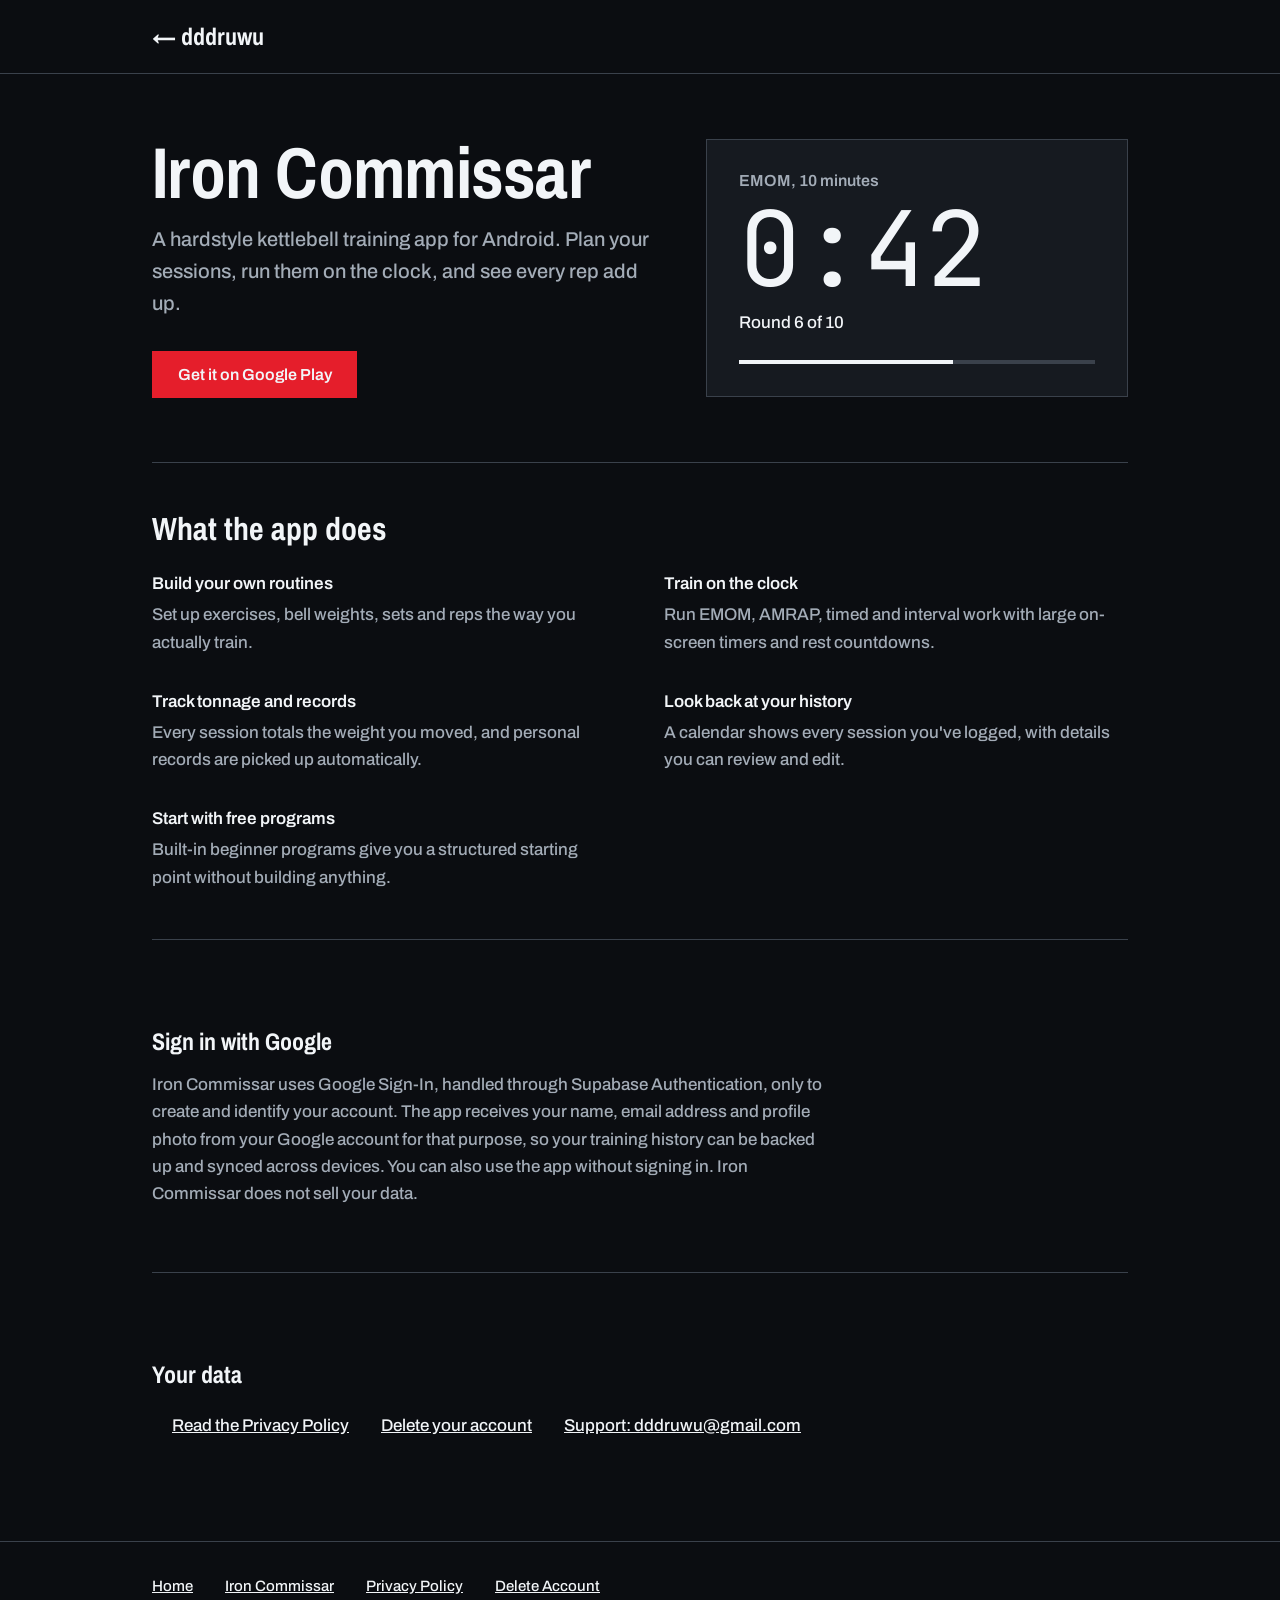
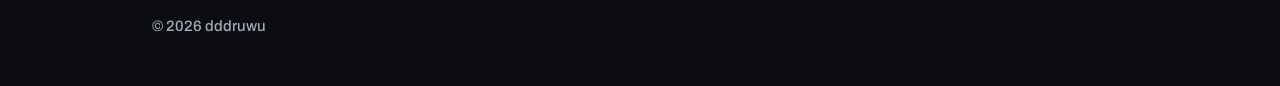
==== iron-commissar/index.html @ 9ba66b00 "Restructure site: portfolio home, Iron Commissar pages, shared CSS Co-Authored-By: Claude Code <nore" ====
<!DOCTYPE html>
<html lang="en">
<head>
  <meta charset="utf-8">
  <meta name="viewport" content="width=device-width, initial-scale=1">
  <title>Iron Commissar | Hardstyle kettlebell training app for Android</title>
  <meta name="description" content="Iron Commissar is a hardstyle kettlebell training app for Android: build routines, run EMOM and AMRAP timers, and track tonnage and personal records.">
  <link rel="canonical" href="https://dddruwu.com/iron-commissar/">

  <!-- Same typefaces as the app -->
  <link rel="preconnect" href="https://fonts.googleapis.com">
  <link rel="preconnect" href="https://fonts.gstatic.com" crossorigin>
  <link href="https://fonts.googleapis.com/css2?family=Archivo+Narrow:wght@700&family=Archivo:wght@500;600&family=JetBrains+Mono&display=swap" rel="stylesheet">

  <!-- Shared stylesheet used by every page -->
  <link rel="stylesheet" href="/assets/css/style.css">
</head>
<body>

  <!-- Top bar: back link to the portfolio home -->
  <div class="site-header"><div class="wrap"><a href="/">&larr; dddruwu</a></div></div>

  <main class="wrap">

    <!-- Hero: app name and description on the left, decorative timer picture on the right -->
    <div class="hero">
      <div>
        <h1>Iron Commissar</h1>
        <p class="lede">A hardstyle kettlebell training app for Android. Plan your sessions, run them on the clock, and see every rep add up.</p>
        <a class="button" href="https://play.google.com/store/apps/details?id=com.andrew.ironcommissar">Get it on Google Play</a>
      </div>

      <!-- Decorative mock of the in-app EMOM timer; hidden from screen readers -->
      <div class="timer" aria-hidden="true">
        <p class="protocol">EMOM, 10 minutes</p>
        <p class="clock">0:42</p>
        <p class="round">Round 6 of 10</p>
        <div class="bar"><span></span></div>
      </div>
    </div>

    <section>
      <h2>What the app does</h2>
      <!-- TODO: these bullets come from your old index.html. Check each one matches the real app.
           The repo contains no app source code, so they could not be verified. -->
      <ul class="features">
        <li><strong>Build your own routines</strong><span>Set up exercises, bell weights, sets and reps the way you actually train.</span></li>
        <li><strong>Train on the clock</strong><span>Run EMOM, AMRAP, timed and interval work with large on-screen timers and rest countdowns.</span></li>
        <li><strong>Track tonnage and records</strong><span>Every session totals the weight you moved, and personal records are picked up automatically.</span></li>
        <li><strong>Look back at your history</strong><span>A calendar shows every session you&#39;ve logged, with details you can review and edit.</span></li>
        <li><strong>Start with free programs</strong><span>Built-in beginner programs give you a structured starting point without building anything.</span></li>
        <!-- Sixth bullet from the old page, removed to stay within 3 to 5 bullets. Restore if you like:
        <li><strong>Share your work</strong><span>Turn a finished session into a share card with your numbers and any new records.</span></li>
        -->
      </ul>
    </section>

    <section class="prose">
      <h2>Sign in with Google</h2>
      <p>Iron Commissar uses Google Sign-In, handled through Supabase Authentication, only to create and identify your account. The app receives your name, email address and profile photo from your Google account for that purpose, so your training history can be backed up and synced across devices. You can also use the app without signing in. Iron Commissar does not sell your data.</p>
    </section>

    <section class="prose">
      <h2>Your data</h2>
      <ul class="links">
        <li><a href="https://dddruwu.com/iron-commissar/privacy.html">Read the Privacy Policy</a></li>
        <li><a href="/iron-commissar/delete-account.html">Delete your account</a></li>
        <li><a href="mailto:dddruwu@gmail.com">Support: dddruwu@gmail.com</a></li>
      </ul>
    </section>

  </main>

  <footer>
    <div class="wrap">
      <ul>
        <li><a href="/">Home</a></li>
        <li><a href="/iron-commissar/">Iron Commissar</a></li>
        <li><a href="/iron-commissar/privacy.html">Privacy Policy</a></li>
        <li><a href="/iron-commissar/delete-account.html">Delete Account</a></li>
      </ul>
      <p>&copy; 2026 dddruwu</p>
    </div>
  </footer>

</body>
</html>
---- assets/css/style.css ----
/* =====================================================
   dddruwu.com shared stylesheet
   Used by EVERY page. Change a colour here and the whole
   site updates. Colours come from the Iron Commissar app.
   ===================================================== */

/* ---- Design tokens: named colours and fonts, reused below ---- */
:root {
  --canvas: #0B0D11;     /* page background */
  --ink: #F2F5F8;        /* main text */
  --steel-300: #A3ACB7;  /* secondary text */
  --steel-600: #3A414B;  /* borders */
  --steel-800: #161A20;  /* raised panels / cards */
  --crimson: #E51E2B;    /* accent: used sparingly */
  --display: "Archivo Narrow", "Arial Narrow", sans-serif;
  --body: "Archivo", "Helvetica Neue", Arial, sans-serif;
  --mono: "JetBrains Mono", Consolas, monospace;
}

/* Square corners everywhere, and padding does not grow boxes */
* { box-sizing: border-box; border-radius: 0; }

body {
  margin: 0;
  background: var(--canvas);
  color: var(--ink);
  font: 500 1.0625rem/1.6 var(--body);
}

/* Centered content column. .narrow is for long reading text. */
.wrap { max-width: 64rem; margin: 0 auto; padding: 0 1.5rem; }
.wrap.narrow { max-width: 44rem; }

a { color: var(--ink); }
a:focus-visible, .button:focus-visible { outline: 2px solid var(--ink); outline-offset: 3px; }

/* ---- Top bar: site name links back to Home ---- */
.site-header { border-bottom: 1px solid var(--steel-600); padding: 1.25rem 0; }
.site-header a { font: 700 1.5rem var(--display); text-decoration: none; }

/* ---- Headings ---- */
h1 { font: 700 clamp(2.5rem, 8vw, 4.5rem)/0.95 var(--display); letter-spacing: -0.01em; margin: 0 0 1rem; }
h2 { font: 700 2rem/1.1 var(--display); margin: 0 0 1.5rem; }

.lede { color: var(--steel-300); font-size: 1.25rem; max-width: 34rem; margin: 0 0 2rem; }

/* ---- Buttons (the crimson one is the main call to action) ---- */
.button {
  display: inline-block;
  background: var(--crimson);
  color: var(--ink);
  font: 600 1rem var(--body);
  text-decoration: none;
  padding: 0.95rem 1.6rem;
}
.button:hover { filter: brightness(1.1); }

/* ---- Page sections separated by a thin line ---- */
section { border-top: 1px solid var(--steel-600); padding: 3rem 0; }
.intro { padding: 4rem 0 3rem; }
.prose p, .prose li { color: var(--steel-300); max-width: 42rem; }
.prose strong { color: var(--ink); font-weight: 600; }
.prose ul { padding-left: 1.25rem; }
.prose li { margin-bottom: 0.4rem; }
.links { display: flex; flex-wrap: wrap; gap: 0.75rem 2rem; margin: 1.5rem 0 0; padding: 0; list-style: none; }

/* ---- Project cards (portfolio home) ---- */
.cards { display: grid; grid-template-columns: repeat(auto-fill, minmax(18rem, 1fr)); gap: 1.5rem; }
.card {
  display: block;
  background: var(--steel-800);
  border: 1px solid var(--steel-600);
  padding: 1.75rem;
  text-decoration: none;
}
.card:hover { border-color: var(--ink); }
.card h3 { font: 700 1.75rem/1.1 var(--display); margin: 0 0 0.5rem; }
.card p { color: var(--steel-300); margin: 0 0 1rem; }
.card .more { font-weight: 600; }

/* ---- Hero on the Iron Commissar page: text left, timer mock right ---- */
.hero { display: grid; grid-template-columns: 1.2fr 1fr; gap: 3rem; align-items: center; padding: 4rem 0; }
.timer { background: var(--steel-800); border: 1px solid var(--steel-600); padding: 2rem; }
.timer .protocol { font: 600 1rem var(--body); color: var(--steel-300); margin: 0; }
.timer .clock { font: 400 clamp(4rem, 12vw, 6.5rem)/1 var(--mono); margin: 0.5rem 0; }
.timer .round { margin: 0; }
.timer .bar { height: 4px; background: var(--steel-600); margin-top: 1.5rem; }
.timer .bar span { display: block; height: 100%; width: 60%; background: var(--ink); }

/* ---- "What the app does" list ---- */
.features { list-style: none; padding: 0; margin: 0; display: grid; grid-template-columns: repeat(2, minmax(0, 1fr)); gap: 2rem 3rem; }
.features strong { display: block; font-weight: 600; margin-bottom: 0.25rem; }
.features span { color: var(--steel-300); }

/* ---- Page title block used by policy-style pages ---- */
.page-head { border-bottom: 2px solid var(--crimson); padding: 3rem 0 1.25rem; margin-bottom: 2rem; }
.eyebrow { text-transform: uppercase; letter-spacing: 0.16em; font-size: 0.75rem; color: var(--crimson); font-weight: 700; margin: 0 0 0.5rem; }
.page-head h1 { font-size: clamp(2rem, 6vw, 3rem); margin-bottom: 0.4rem; }
.updated { color: var(--steel-300); font-size: 0.9rem; margin: 0; }

/* Numbered policy headings */
.prose h2 { font-size: 1.5rem; margin: 2.5rem 0 0.75rem; }
.prose h2 .num { color: var(--crimson); margin-right: 0.5rem; }

/* Table of third-party services */
.prose table { width: 100%; border-collapse: collapse; margin: 0.5rem 0 1rem; font-size: 0.9rem; }
.prose th, .prose td { text-align: left; padding: 0.65rem 0.75rem; border-bottom: 1px solid var(--steel-600); vertical-align: top; overflow-wrap: anywhere; }
.prose th { color: var(--steel-300); font-size: 0.75rem; text-transform: uppercase; letter-spacing: 0.06em; }
.prose td { color: var(--steel-300); }

/* Highlighted contact email */
.contact-box { margin-top: 0.75rem; padding: 1rem 1.25rem; background: var(--steel-800); border: 1px solid var(--steel-600); border-left: 3px solid var(--crimson); }
.contact-box p { margin: 0; }
.contact-box a { font-weight: 700; }

/* ---- Footer (identical on every page) ---- */
footer { border-top: 1px solid var(--steel-600); margin-top: 3rem; padding: 2rem 0 3rem; color: var(--steel-300); font-size: 0.9375rem; }
footer ul { list-style: none; padding: 0; margin: 0 0 1rem; display: flex; flex-wrap: wrap; gap: 0.5rem 2rem; }
footer p { margin: 0; }

/* ---- Phones: stack everything into one column ---- */
@media (max-width: 760px) {
  .hero { grid-template-columns: 1fr; padding-top: 2.5rem; gap: 2rem; }
  .features { grid-template-columns: 1fr; }
  .wrap { padding: 0 1rem; }
}
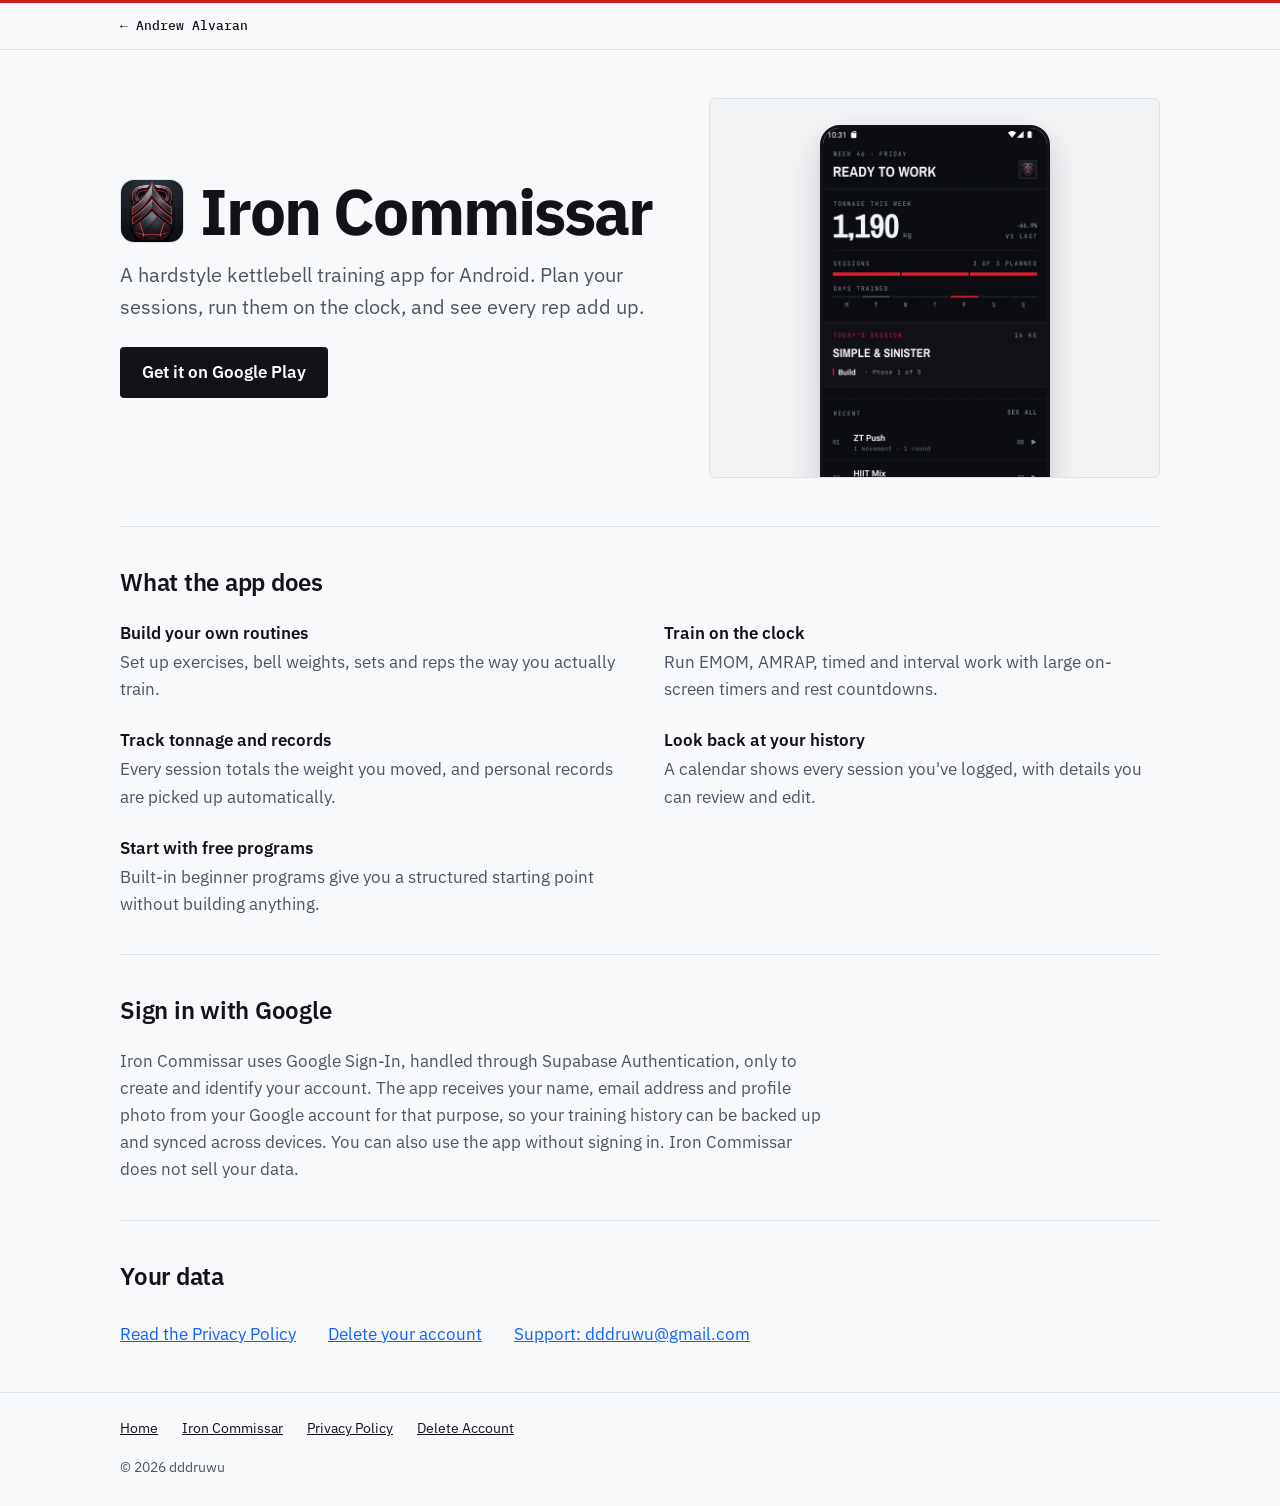
==== commit 60839415: "Restyle the project pages to match the light home page - Give the Iron Commissar and LEANR project p" ====
--- a/iron-commissar/index.html
+++ b/iron-commissar/index.html
@@ -7,35 +7,27 @@
   <meta name="description" content="Iron Commissar is a hardstyle kettlebell training app for Android: build routines, run EMOM and AMRAP timers, and track tonnage and personal records.">
   <link rel="canonical" href="https://dddruwu.com/iron-commissar/">
 
-  <!-- Same typefaces as the app -->
-  <link rel="preconnect" href="https://fonts.googleapis.com">
-  <link rel="preconnect" href="https://fonts.gstatic.com" crossorigin>
-  <link href="https://fonts.googleapis.com/css2?family=Archivo+Narrow:wght@700&family=Archivo:wght@500;600&family=JetBrains+Mono&display=swap" rel="stylesheet">
-
-  <!-- Shared stylesheet used by every page -->
-  <link rel="stylesheet" href="/assets/css/style.css">
+  <!-- Project page stylesheet. Fonts are hosted on this site, so nothing loads from third parties. -->
+  <link rel="stylesheet" href="/assets/css/project.css">
 </head>
-<body>
+<body class="theme-red">
 
   <!-- Top bar: back link to the portfolio home -->
-  <div class="site-header"><div class="wrap"><a href="/">&larr; dddruwu</a></div></div>
+  <div class="site-header"><div class="wrap"><a href="/">&larr; Andrew Alvaran</a></div></div>
 
   <main class="wrap">
 
-    <!-- Hero: app name and description on the left, decorative timer picture on the right -->
+    <!-- Hero: app name and description on the left, phone screenshot on the right -->
     <div class="hero">
       <div>
-        <h1>Iron Commissar</h1>
+        <div class="app-id"><img src="/assets/img/ic-icon.png" width="120" height="120" alt=""><h1>Iron Commissar</h1></div>
         <p class="lede">A hardstyle kettlebell training app for Android. Plan your sessions, run them on the clock, and see every rep add up.</p>
         <a class="button" href="https://play.google.com/store/apps/details?id=com.andrew.ironcommissar">Get it on Google Play</a>
       </div>
 
-      <!-- Decorative mock of the in-app EMOM timer; hidden from screen readers -->
-      <div class="timer" aria-hidden="true">
-        <p class="protocol">EMOM, 10 minutes</p>
-        <p class="clock">0:42</p>
-        <p class="round">Round 6 of 10</p>
-        <div class="bar"><span></span></div>
+      <!-- Phone screenshot of the app -->
+      <div class="stage">
+        <img src="/assets/img/ic-home.webp" width="460" height="1022" alt="Iron Commissar home screen showing weekly tonnage, sessions and today's workout">
       </div>
     </div>
 
--- a/assets/css/project.css
+++ b/assets/css/project.css
@@ -0,0 +1,82 @@
+/* =====================================================
+   dddruwu.com project pages stylesheet ("Swiss Blueprint")
+   Used ONLY by /iron-commissar/index.html and /leanr/index.html.
+   The policy pages keep using /assets/css/style.css.
+   Each page sets its accent colour with a class on <body>.
+   ===================================================== */
+
+/* ---- Fonts: IBM Plex, hosted on this site (no third-party requests) ---- */
+@font-face { font-family: "IBM Plex Sans"; font-weight: 400; font-style: normal; font-display: swap; src: url("/assets/fonts/ibm-plex-sans-latin-400-normal.woff2") format("woff2"); }
+@font-face { font-family: "IBM Plex Sans"; font-weight: 600; font-style: normal; font-display: swap; src: url("/assets/fonts/ibm-plex-sans-latin-600-normal.woff2") format("woff2"); }
+@font-face { font-family: "IBM Plex Sans"; font-weight: 700; font-style: normal; font-display: swap; src: url("/assets/fonts/ibm-plex-sans-latin-700-normal.woff2") format("woff2"); }
+@font-face { font-family: "IBM Plex Mono"; font-weight: 500; font-style: normal; font-display: swap; src: url("/assets/fonts/ibm-plex-mono-latin-500-normal.woff2") format("woff2"); }
+
+:root {
+  --canvas: #f8f9fa; --card: #ffffff; --well: #f1f3f5; --line: #dde2e7;
+  --ink: #111318; --muted: #4b5563; --link: #0f62fe; --accent: #111318;
+  --sans: "IBM Plex Sans", system-ui, -apple-system, "Segoe UI", Roboto, sans-serif;
+  --mono: "IBM Plex Mono", ui-monospace, Consolas, "Courier New", monospace;
+}
+.theme-red  { --accent: #c81e1e; }   /* Iron Commissar */
+.theme-lime { --accent: #c6ff00; }   /* LEANR */
+
+*, *::before, *::after { box-sizing: border-box; }
+html { background: var(--canvas); color-scheme: light; -webkit-text-size-adjust: 100%; text-size-adjust: 100%; }
+body { margin: 0; background: var(--canvas); color: var(--ink); font: 400 17px/1.6 var(--sans); border-top: 3px solid var(--accent); }
+a { color: var(--ink); }
+a:focus-visible { outline: 2px solid var(--link); outline-offset: 3px; border-radius: 2px; }
+
+.wrap { max-width: 1088px; margin: 0 auto; padding: 0 24px; }
+
+/* ---- Top bar: back link to the home page ---- */
+.site-header { border-bottom: 1px solid var(--line); }
+.site-header a { display: inline-block; padding: 14px 0; font: 500 13px/1.4 var(--mono); text-decoration: none; }
+.site-header a:hover { text-decoration: underline; }
+
+/* ---- Hero: text left, phone screenshot right ---- */
+.hero { display: grid; grid-template-columns: 1.2fr 1fr; gap: 48px; align-items: center; padding: 48px 0; }
+.app-id { display: flex; align-items: center; gap: 16px; margin-bottom: 16px; }
+.app-id img { width: 64px; height: 64px; border-radius: 14px; border: 1px solid var(--line); flex: none; }
+h1 { margin: 0; font-size: clamp(38px, 8vw, 64px); font-weight: 700; line-height: 1; letter-spacing: -0.03em; }
+.lede { margin: 0 0 24px; font-size: 20px; color: var(--muted); max-width: 34rem; }
+.button {
+  display: inline-flex; align-items: center; min-height: 48px; padding: 12px 22px; border-radius: 4px;
+  background: var(--ink); color: #fff; font-weight: 600; text-decoration: none;
+}
+.button:hover { background: #2a2e37; }
+
+.stage {
+  height: 380px; overflow: hidden; padding-top: 26px; display: flex; justify-content: center; align-items: flex-start;
+  background: var(--well); border: 1px solid var(--line); border-radius: 6px;
+}
+.stage img { width: 230px; height: auto; border-radius: 20px; border: 3px solid var(--ink); box-shadow: 0 14px 30px rgba(17, 19, 24, 0.18); }
+
+/* ---- Sections ---- */
+section { border-top: 1px solid var(--line); padding: 36px 0; }
+h2 { margin: 0 0 18px; font-size: 24px; font-weight: 600; letter-spacing: -0.01em; }
+
+/* "What the app does" list */
+.features { list-style: none; padding: 0; margin: 0; display: grid; grid-template-columns: repeat(2, minmax(0, 1fr)); gap: 24px 48px; }
+.features strong { display: block; font-weight: 600; margin-bottom: 2px; }
+.features span { color: var(--muted); }
+
+.prose p { margin: 0 0 14px; color: var(--muted); max-width: 44rem; }
+.prose p:last-child { margin-bottom: 0; }
+.links { display: flex; flex-wrap: wrap; gap: 4px 32px; margin: 0; padding: 0; list-style: none; }
+.links a { display: inline-block; padding: 8px 0; color: var(--link); }
+
+/* ---- Footer ---- */
+footer { border-top: 1px solid var(--line); padding: 14px 0 28px; font-size: 14px; color: var(--muted); }
+footer ul { list-style: none; padding: 0; margin: 0; display: flex; flex-wrap: wrap; gap: 0 24px; }
+footer li a { display: inline-block; padding: 10px 0; }
+footer p { margin: 6px 0 0; }
+
+/* ---- Phones ---- */
+@media (max-width: 760px) {
+  .wrap { padding: 0 16px; }
+  .hero { grid-template-columns: 1fr; gap: 28px; padding: 28px 0 32px; }
+  .lede { font-size: 18px; }
+  .stage { height: 300px; }
+  .stage img { width: 190px; }
+  .features { grid-template-columns: 1fr; }
+}
